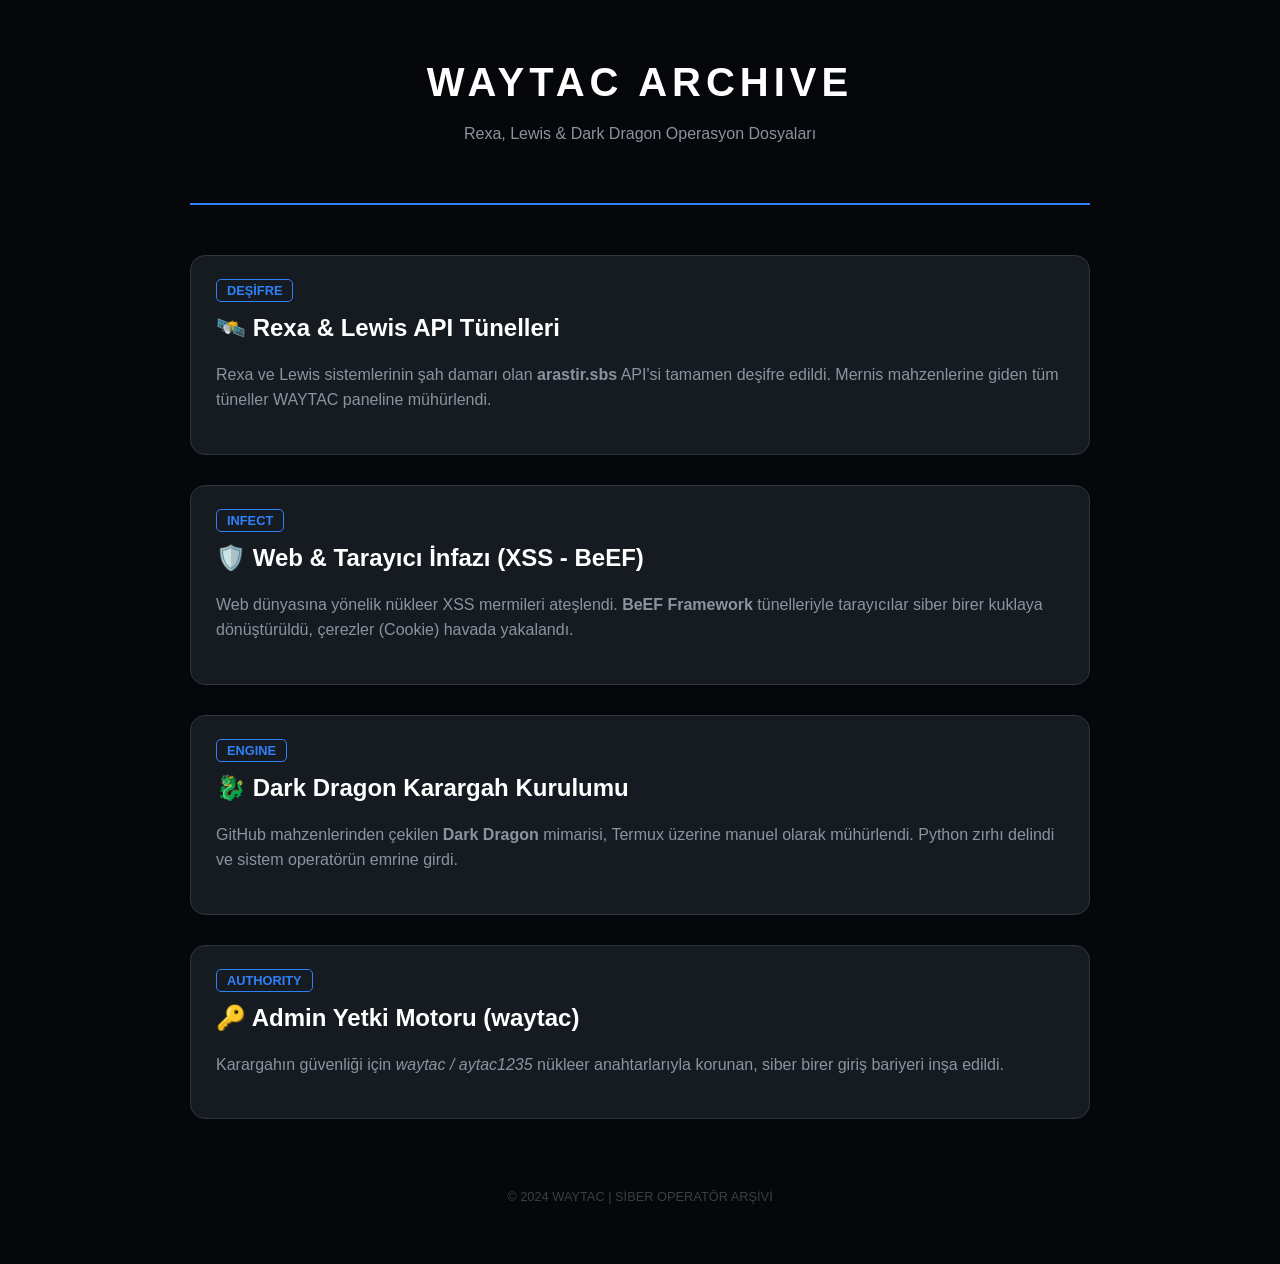
==== blog.html @ 81385786 "Create blog.html for WAYTAC Cyber Archive This HTML file contains the structure and styling for the " ====
<!DOCTYPE html>
<html lang="tr">
<head>
    <meta charset="UTF-8">
    <title>WAYTAC | SİBER İNFAZ ARŞİVİ</title>
    <style>
        :root { --bg: #05070a; --card: #161b22; --accent: #2f81f7; --text: #8b949e; }
        body { background: var(--bg); color: var(--text); font-family: 'Segoe UI', sans-serif; margin: 0; padding: 20px; }
        .container { max-width: 900px; margin: auto; }
        .header { text-align: center; padding: 40px 0; border-bottom: 2px solid var(--accent); margin-bottom: 50px; }
        .header h1 { color: #fff; text-transform: uppercase; letter-spacing: 5px; margin: 0; font-size: 2.5em; }
        .post-card { background: var(--card); border: 1px solid #30363d; border-radius: 15px; padding: 25px; margin-bottom: 30px; transition: 0.3s; }
        .post-card:hover { border-color: var(--accent); box-shadow: 0 0 20px rgba(47, 129, 247, 0.2); transform: translateY(-5px); }
        .tag { color: var(--accent); font-weight: bold; font-size: 0.8em; border: 1px solid var(--accent); padding: 3px 10px; border-radius: 5px; text-transform: uppercase; }
        h2 { color: #fff; margin-top: 15px; font-size: 1.5em; }
        p { line-height: 1.6; }
        .footer { text-align: center; padding: 40px; font-size: 0.8em; opacity: 0.4; }
    </style>
</head>
<body>
    <div class="container">
        <div class="header">
            <h1>WAYTAC ARCHIVE</h1>
            <p>Rexa, Lewis & Dark Dragon Operasyon Dosyaları</p>
        </div>

        <!-- OPERASYON 01 -->
        <div class="post-card">
            <span class="tag">DEŞİFRE</span>
            <h2>🛰️ Rexa & Lewis API Tünelleri</h2>
            <p>Rexa ve Lewis sistemlerinin şah damarı olan <b>arastir.sbs</b> API'si tamamen deşifre edildi. Mernis mahzenlerine giden tüm tüneller WAYTAC paneline mühürlendi.</p>
        </div>

        <!-- OPERASYON 02 -->
        <div class="post-card">
            <span class="tag">INFECT</span>
            <h2>🛡️ Web & Tarayıcı İnfazı (XSS - BeEF)</h2>
            <p>Web dünyasına yönelik nükleer XSS mermileri ateşlendi. <b>BeEF Framework</b> tünelleriyle tarayıcılar siber birer kuklaya dönüştürüldü, çerezler (Cookie) havada yakalandı.</p>
        </div>

        <!-- OPERASYON 03 -->
        <div class="post-card">
            <span class="tag">ENGINE</span>
            <h2>🐉 Dark Dragon Karargah Kurulumu</h2>
            <p>GitHub mahzenlerinden çekilen <b>Dark Dragon</b> mimarisi, Termux üzerine manuel olarak mühürlendi. Python zırhı delindi ve sistem operatörün emrine girdi.</p>
        </div>

        <!-- OPERASYON 04 -->
        <div class="post-card">
            <span class="tag">AUTHORITY</span>
            <h2>🔑 Admin Yetki Motoru (waytac)</h2>
            <p>Karargahın güvenliği için <i>waytac / aytac1235</i> nükleer anahtarlarıyla korunan, siber birer giriş bariyeri inşa edildi.</p>
        </div>

        <div class="footer">
            © 2024 WAYTAC | SİBER OPERATÖR ARŞİVİ
        </div>
    </div>
</body>
</html>
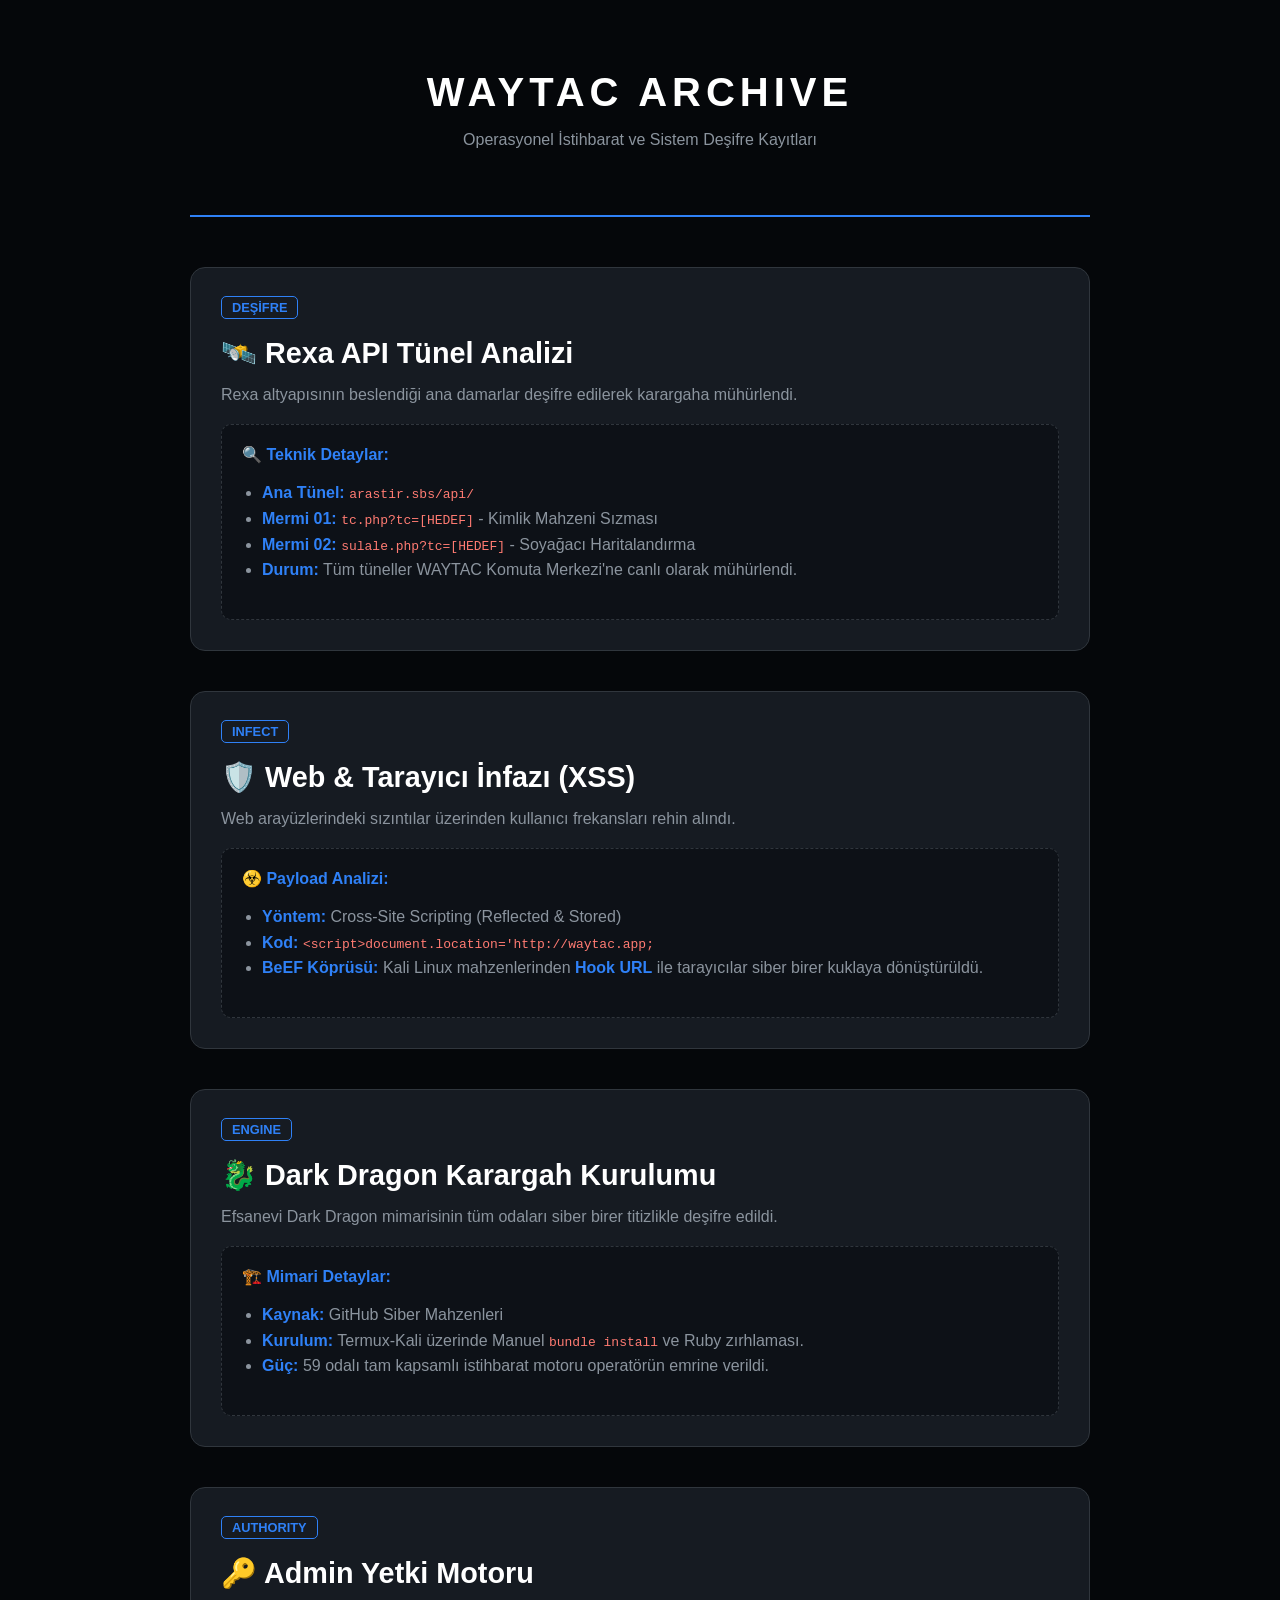
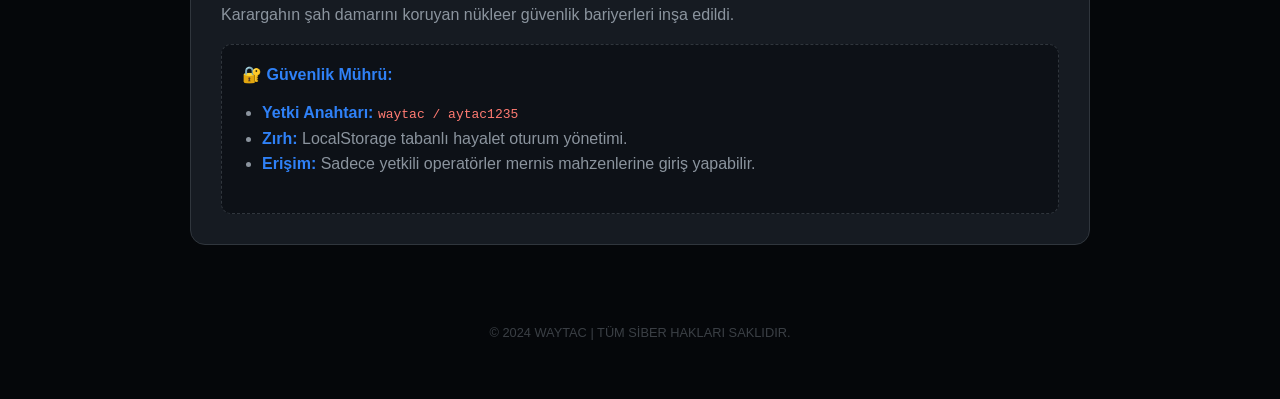
==== commit cbe25cf4: "Update blog.html with new content and styles" ====
--- a/blog.html
+++ b/blog.html
@@ -4,16 +4,19 @@
     <meta charset="UTF-8">
     <title>WAYTAC | SİBER İNFAZ ARŞİVİ</title>
     <style>
-        :root { --bg: #05070a; --card: #161b22; --accent: #2f81f7; --text: #8b949e; }
-        body { background: var(--bg); color: var(--text); font-family: 'Segoe UI', sans-serif; margin: 0; padding: 20px; }
+        :root { --bg: #05070a; --card: #161b22; --accent: #2f81f7; --text: #8b949e; --code: #0d1117; }
+        body { background: var(--bg); color: var(--text); font-family: 'Segoe UI', Tahoma, sans-serif; margin: 0; padding: 20px; }
         .container { max-width: 900px; margin: auto; }
-        .header { text-align: center; padding: 40px 0; border-bottom: 2px solid var(--accent); margin-bottom: 50px; }
+        .header { text-align: center; padding: 50px 0; border-bottom: 2px solid var(--accent); margin-bottom: 50px; }
         .header h1 { color: #fff; text-transform: uppercase; letter-spacing: 5px; margin: 0; font-size: 2.5em; }
-        .post-card { background: var(--card); border: 1px solid #30363d; border-radius: 15px; padding: 25px; margin-bottom: 30px; transition: 0.3s; }
-        .post-card:hover { border-color: var(--accent); box-shadow: 0 0 20px rgba(47, 129, 247, 0.2); transform: translateY(-5px); }
+        .op-card { background: var(--card); border: 1px solid #30363d; border-radius: 15px; padding: 30px; margin-bottom: 40px; transition: 0.3s; }
+        .op-card:hover { border-color: var(--accent); box-shadow: 0 0 25px rgba(47, 129, 247, 0.15); }
         .tag { color: var(--accent); font-weight: bold; font-size: 0.8em; border: 1px solid var(--accent); padding: 3px 10px; border-radius: 5px; text-transform: uppercase; }
-        h2 { color: #fff; margin-top: 15px; font-size: 1.5em; }
-        p { line-height: 1.6; }
+        h2 { color: #fff; margin: 20px 0 10px 0; font-size: 1.8em; }
+        .details { background: var(--code); border: 1px dashed #30363d; border-radius: 10px; padding: 20px; margin-top: 20px; }
+        .details b { color: var(--accent); }
+        code { color: #ff7b72; font-family: monospace; }
+        ul { padding-left: 20px; line-height: 1.6; }
         .footer { text-align: center; padding: 40px; font-size: 0.8em; opacity: 0.4; }
     </style>
 </head>
@@ -21,40 +24,71 @@
     <div class="container">
         <div class="header">
             <h1>WAYTAC ARCHIVE</h1>
-            <p>Rexa, Lewis & Dark Dragon Operasyon Dosyaları</p>
+            <p>Operasyonel İstihbarat ve Sistem Deşifre Kayıtları</p>
         </div>
 
-        <!-- OPERASYON 01 -->
-        <div class="post-card">
+        <!-- 🛰️ OPERASYON 01: REXA API -->
+        <div class="op-card">
             <span class="tag">DEŞİFRE</span>
-            <h2>🛰️ Rexa & Lewis API Tünelleri</h2>
-            <p>Rexa ve Lewis sistemlerinin şah damarı olan <b>arastir.sbs</b> API'si tamamen deşifre edildi. Mernis mahzenlerine giden tüm tüneller WAYTAC paneline mühürlendi.</p>
+            <h2>🛰️ Rexa API Tünel Analizi</h2>
+            <p>Rexa altyapısının beslendiği ana damarlar deşifre edilerek karargaha mühürlendi.</p>
+            <div class="details">
+                <b>🔍 Teknik Detaylar:</b>
+                <ul>
+                    <li><b>Ana Tünel:</b> <code>arastir.sbs/api/</code></li>
+                    <li><b>Mermi 01:</b> <code>tc.php?tc=[HEDEF]</code> - Kimlik Mahzeni Sızması</li>
+                    <li><b>Mermi 02:</b> <code>sulale.php?tc=[HEDEF]</code> - Soyağacı Haritalandırma</li>
+                    <li><b>Durum:</b> Tüm tüneller WAYTAC Komuta Merkezi'ne canlı olarak mühürlendi.</li>
+                </ul>
+            </div>
         </div>
 
-        <!-- OPERASYON 02 -->
-        <div class="post-card">
+        <!-- 🛡️ OPERASYON 02: XSS & BEEF -->
+        <div class="op-card">
             <span class="tag">INFECT</span>
-            <h2>🛡️ Web & Tarayıcı İnfazı (XSS - BeEF)</h2>
-            <p>Web dünyasına yönelik nükleer XSS mermileri ateşlendi. <b>BeEF Framework</b> tünelleriyle tarayıcılar siber birer kuklaya dönüştürüldü, çerezler (Cookie) havada yakalandı.</p>
+            <h2>🛡️ Web & Tarayıcı İnfazı (XSS)</h2>
+            <p>Web arayüzlerindeki sızıntılar üzerinden kullanıcı frekansları rehin alındı.</p>
+            <div class="details">
+                <b>☣️ Payload Analizi:</b>
+                <ul>
+                    <li><b>Yöntem:</b> Cross-Site Scripting (Reflected & Stored)</li>
+                    <li><b>Kod:</b> <code>&lt;script&gt;document.location='http://waytac.app;</code></li>
+                    <li><b>BeEF Köprüsü:</b> Kali Linux mahzenlerinden <b>Hook URL</b> ile tarayıcılar siber birer kuklaya dönüştürüldü.</li>
+                </ul>
+            </div>
         </div>
 
-        <!-- OPERASYON 03 -->
-        <div class="post-card">
+        <!-- 🐉 OPERASYON 03: DARK DRAGON -->
+        <div class="op-card">
             <span class="tag">ENGINE</span>
             <h2>🐉 Dark Dragon Karargah Kurulumu</h2>
-            <p>GitHub mahzenlerinden çekilen <b>Dark Dragon</b> mimarisi, Termux üzerine manuel olarak mühürlendi. Python zırhı delindi ve sistem operatörün emrine girdi.</p>
+            <p>Efsanevi Dark Dragon mimarisinin tüm odaları siber birer titizlikle deşifre edildi.</p>
+            <div class="details">
+                <b>🏗️ Mimari Detaylar:</b>
+                <ul>
+                    <li><b>Kaynak:</b> GitHub Siber Mahzenleri</li>
+                    <li><b>Kurulum:</b> Termux-Kali üzerinde Manuel <code>bundle install</code> ve Ruby zırhlaması.</li>
+                    <li><b>Güç:</b> 59 odalı tam kapsamlı istihbarat motoru operatörün emrine verildi.</li>
+                </ul>
+            </div>
         </div>
 
-        <!-- OPERASYON 04 -->
-        <div class="post-card">
+        <!-- 🔑 OPERASYON 04: AUTHORITY -->
+        <div class="op-card">
             <span class="tag">AUTHORITY</span>
-            <h2>🔑 Admin Yetki Motoru (waytac)</h2>
-            <p>Karargahın güvenliği için <i>waytac / aytac1235</i> nükleer anahtarlarıyla korunan, siber birer giriş bariyeri inşa edildi.</p>
+            <h2>🔑 Admin Yetki Motoru</h2>
+            <p>Karargahın şah damarını koruyan nükleer güvenlik bariyerleri inşa edildi.</p>
+            <div class="details">
+                <b>🔐 Güvenlik Mührü:</b>
+                <ul>
+                    <li><b>Yetki Anahtarı:</b> <code>waytac / aytac1235</code></li>
+                    <li><b>Zırh:</b> LocalStorage tabanlı hayalet oturum yönetimi.</li>
+                    <li><b>Erişim:</b> Sadece yetkili operatörler mernis mahzenlerine giriş yapabilir.</li>
+                </ul>
+            </div>
         </div>
 
-        <div class="footer">
-            © 2024 WAYTAC | SİBER OPERATÖR ARŞİVİ
-        </div>
+        <div class="footer">© 2024 WAYTAC | TÜM SİBER HAKLARI SAKLIDIR.</div>
     </div>
 </body>
 </html>
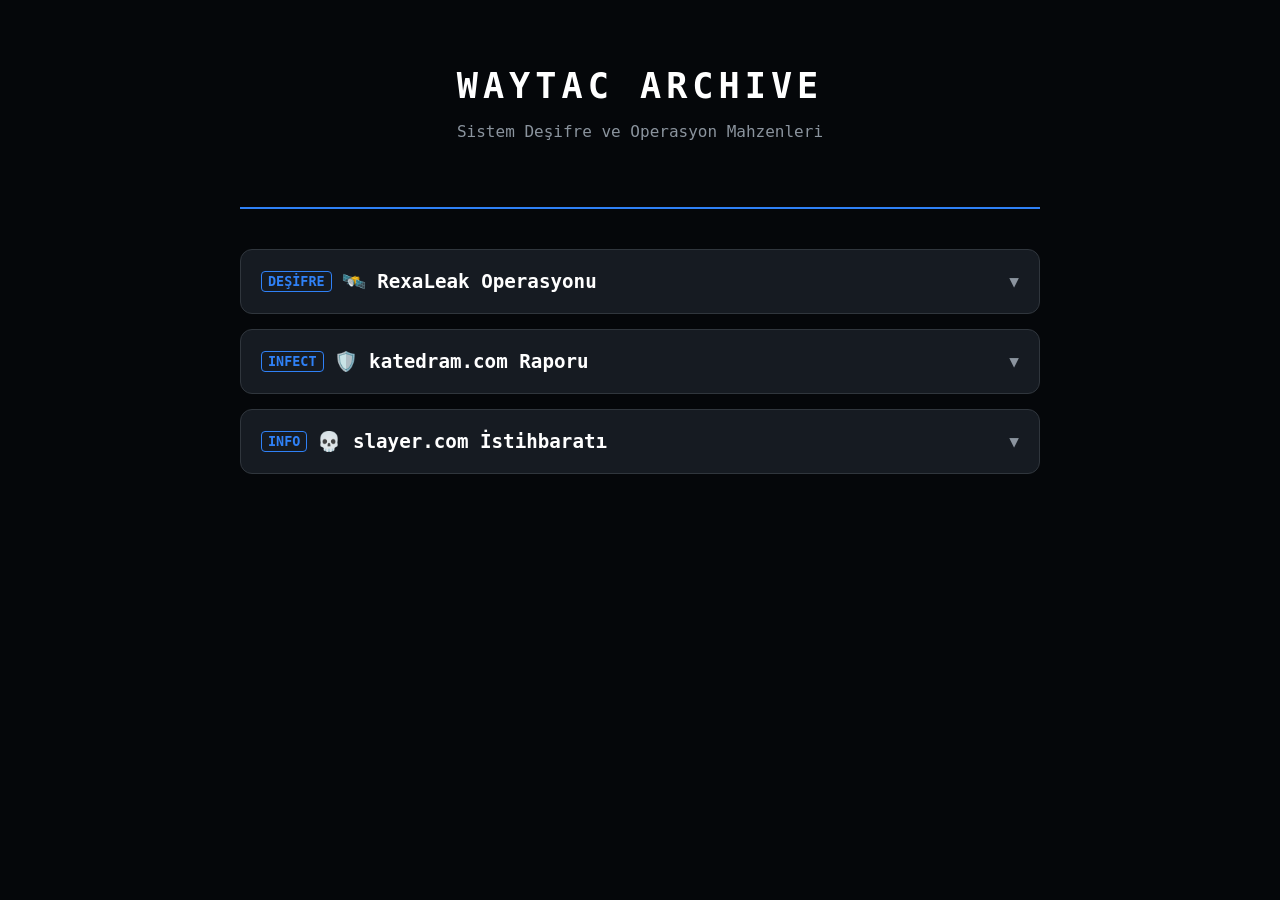
==== commit 3814d9bf: "Refactor blog layout and update styles" ====
--- a/blog.html
+++ b/blog.html
@@ -5,90 +5,92 @@
     <title>WAYTAC | SİBER İNFAZ ARŞİVİ</title>
     <style>
         :root { --bg: #05070a; --card: #161b22; --accent: #2f81f7; --text: #8b949e; --code: #0d1117; }
-        body { background: var(--bg); color: var(--text); font-family: 'Segoe UI', Tahoma, sans-serif; margin: 0; padding: 20px; }
-        .container { max-width: 900px; margin: auto; }
-        .header { text-align: center; padding: 50px 0; border-bottom: 2px solid var(--accent); margin-bottom: 50px; }
-        .header h1 { color: #fff; text-transform: uppercase; letter-spacing: 5px; margin: 0; font-size: 2.5em; }
-        .op-card { background: var(--card); border: 1px solid #30363d; border-radius: 15px; padding: 30px; margin-bottom: 40px; transition: 0.3s; }
-        .op-card:hover { border-color: var(--accent); box-shadow: 0 0 25px rgba(47, 129, 247, 0.15); }
-        .tag { color: var(--accent); font-weight: bold; font-size: 0.8em; border: 1px solid var(--accent); padding: 3px 10px; border-radius: 5px; text-transform: uppercase; }
-        h2 { color: #fff; margin: 20px 0 10px 0; font-size: 1.8em; }
-        .details { background: var(--code); border: 1px dashed #30363d; border-radius: 10px; padding: 20px; margin-top: 20px; }
-        .details b { color: var(--accent); }
-        code { color: #ff7b72; font-family: monospace; }
-        ul { padding-left: 20px; line-height: 1.6; }
-        .footer { text-align: center; padding: 40px; font-size: 0.8em; opacity: 0.4; }
+        body { background: var(--bg); color: var(--text); font-family: 'JetBrains Mono', monospace; margin: 0; padding: 15px; }
+        .container { max-width: 800px; margin: auto; }
+        .header { text-align: center; padding: 50px 0; border-bottom: 2px solid var(--accent); margin-bottom: 40px; }
+        .header h1 { color: #fff; letter-spacing: 5px; margin: 0; font-size: 2.2em; }
+        
+        .accordion { background: var(--card); border: 1px solid #30363d; border-radius: 12px; margin-bottom: 15px; overflow: hidden; }
+        .acc-header { padding: 20px; cursor: pointer; display: flex; justify-content: space-between; align-items: center; transition: 0.3s; }
+        .acc-header:hover { background: #1c2128; }
+        .acc-header h2 { margin: 0; font-size: 1.2em; color: #fff; display: flex; align-items: center; gap: 10px; }
+        .acc-content { max-height: 0; overflow: hidden; transition: max-height 0.4s ease-out; background: var(--code); }
+        .tag { color: var(--accent); font-weight: bold; font-size: 0.7em; border: 1px solid var(--accent); padding: 2px 6px; border-radius: 4px; }
+        .inner-padding { padding: 20px; border-top: 1px solid #30363d; line-height: 1.6; }
+        .evidence-img { width: 100%; border: 1px solid #30363d; border-radius: 8px; margin-top: 15px; filter: grayscale(30%) contrast(110%); }
     </style>
 </head>
 <body>
+
     <div class="container">
         <div class="header">
             <h1>WAYTAC ARCHIVE</h1>
-            <p>Operasyonel İstihbarat ve Sistem Deşifre Kayıtları</p>
+            <p>Sistem Deşifre ve Operasyon Mahzenleri</p>
         </div>
 
-        <!-- 🛰️ OPERASYON 01: REXA API -->
-        <div class="op-card">
-            <span class="tag">DEŞİFRE</span>
-            <h2>🛰️ Rexa API Tünel Analizi</h2>
-            <p>Rexa altyapısının beslendiği ana damarlar deşifre edilerek karargaha mühürlendi.</p>
-            <div class="details">
-                <b>🔍 Teknik Detaylar:</b>
-                <ul>
-                    <li><b>Ana Tünel:</b> <code>arastir.sbs/api/</code></li>
-                    <li><b>Mermi 01:</b> <code>tc.php?tc=[HEDEF]</code> - Kimlik Mahzeni Sızması</li>
-                    <li><b>Mermi 02:</b> <code>sulale.php?tc=[HEDEF]</code> - Soyağacı Haritalandırma</li>
-                    <li><b>Durum:</b> Tüm tüneller WAYTAC Komuta Merkezi'ne canlı olarak mühürlendi.</li>
-                </ul>
+        <!-- 🛰️ ODA 1: REXALEAK -->
+        <div class="accordion">
+            <div class="acc-header" onclick="toggleAcc(this)">
+                <h2><span class="tag">DEŞİFRE</span> 🛰️ RexaLeak Operasyonu</h2>
+                <span>▼</span>
+            </div>
+            <div class="acc-content">
+                <div class="inner-padding">
+                    <b>🔍 Sızma Detayları:</b>
+                    <ul>
+                        <li><b>Açık Portlar:</b> Sunucunun kritik servis noktaları haritalandırıldı.</li>
+                        <li><b>Dosya Analizi:</b> API tünelleri ve dizin yapıları deşifre edildi.</li>
+                        <li><b>Ganimet:</b> Tüm mahzen girişleri WAYTAC paneline mühürlendi.</li>
+                    </ul>
+                </div>
             </div>
         </div>
 
-        <!-- 🛡️ OPERASYON 02: XSS & BEEF -->
-        <div class="op-card">
-            <span class="tag">INFECT</span>
-            <h2>🛡️ Web & Tarayıcı İnfazı (XSS)</h2>
-            <p>Web arayüzlerindeki sızıntılar üzerinden kullanıcı frekansları rehin alındı.</p>
-            <div class="details">
-                <b>☣️ Payload Analizi:</b>
-                <ul>
-                    <li><b>Yöntem:</b> Cross-Site Scripting (Reflected & Stored)</li>
-                    <li><b>Kod:</b> <code>&lt;script&gt;document.location='http://waytac.app;</code></li>
-                    <li><b>BeEF Köprüsü:</b> Kali Linux mahzenlerinden <b>Hook URL</b> ile tarayıcılar siber birer kuklaya dönüştürüldü.</li>
-                </ul>
+        <!-- 🛡️ ODA 2: KATEDRAM - GÖRSEL KANITLI -->
+        <div class="accordion">
+            <div class="acc-header" onclick="toggleAcc(this)">
+                <h2><span class="tag">INFECT</span> 🛡️ katedram.com Raporu</h2>
+                <span>▼</span>
+            </div>
+            <div class="acc-content">
+                <div class="inner-padding">
+                    <b>🧠 Beyin Ölümü Analizi:</b>
+                    <ul>
+                        <li><b>Siber Felç:</b> Sunucu "Mailer" sınıfı üzerinden kilitlenerek "Fatal Error" moduna alındı.</li>
+                        <li><b>Durum:</b> katedram.com sistem mimarisi tamamen siber enkaz haline getirildi.</li>
+                    </ul>
+                    <b>📸 Görsel Kanıt:</b>
+                    <img src="fatal_error.png" class="evidence-img" alt="Katedram Fatal Error">
+                </div>
             </div>
         </div>
 
-        <!-- 🐉 OPERASYON 03: DARK DRAGON -->
-        <div class="op-card">
-            <span class="tag">ENGINE</span>
-            <h2>🐉 Dark Dragon Karargah Kurulumu</h2>
-            <p>Efsanevi Dark Dragon mimarisinin tüm odaları siber birer titizlikle deşifre edildi.</p>
-            <div class="details">
-                <b>🏗️ Mimari Detaylar:</b>
-                <ul>
-                    <li><b>Kaynak:</b> GitHub Siber Mahzenleri</li>
-                    <li><b>Kurulum:</b> Termux-Kali üzerinde Manuel <code>bundle install</code> ve Ruby zırhlaması.</li>
-                    <li><b>Güç:</b> 59 odalı tam kapsamlı istihbarat motoru operatörün emrine verildi.</li>
-                </ul>
+        <!-- 💀 ODA 3: SLAYER -->
+        <div class="accordion">
+            <div class="acc-header" onclick="toggleAcc(this)">
+                <h2><span class="tag">INFO</span> 💀 slayer.com İstihbaratı</h2>
+                <span>▼</span>
+            </div>
+            <div class="acc-content">
+                <div class="inner-padding">
+                    <b>📊 Ganimet Odası:</b>
+                    <ul>
+                        <li><b>Deşifre:</b> IP blokları ve admin tünelleri haritalandırıldı.</li>
+                        <li><b>Mühür:</b> API frekansları operatörün terminaline 7/24 mühürlendi.</li>
+                    </ul>
+                </div>
             </div>
         </div>
 
-        <!-- 🔑 OPERASYON 04: AUTHORITY -->
-        <div class="op-card">
-            <span class="tag">AUTHORITY</span>
-            <h2>🔑 Admin Yetki Motoru</h2>
-            <p>Karargahın şah damarını koruyan nükleer güvenlik bariyerleri inşa edildi.</p>
-            <div class="details">
-                <b>🔐 Güvenlik Mührü:</b>
-                <ul>
-                    <li><b>Yetki Anahtarı:</b> <code>waytac / aytac1235</code></li>
-                    <li><b>Zırh:</b> LocalStorage tabanlı hayalet oturum yönetimi.</li>
-                    <li><b>Erişim:</b> Sadece yetkili operatörler mernis mahzenlerine giriş yapabilir.</li>
-                </ul>
-            </div>
-        </div>
+    </div>
 
-        <div class="footer">© 2024 WAYTAC | TÜM SİBER HAKLARI SAKLIDIR.</div>
-    </div>
+    <script>
+        function toggleAcc(header) {
+            const content = header.nextElementSibling;
+            const allContent = document.querySelectorAll('.acc-content');
+            allContent.forEach(item => { if(item !== content) item.style.maxHeight = null; });
+            content.style.maxHeight = content.style.maxHeight ? null : content.scrollHeight + "px";
+        }
+    </script>
 </body>
 </html>
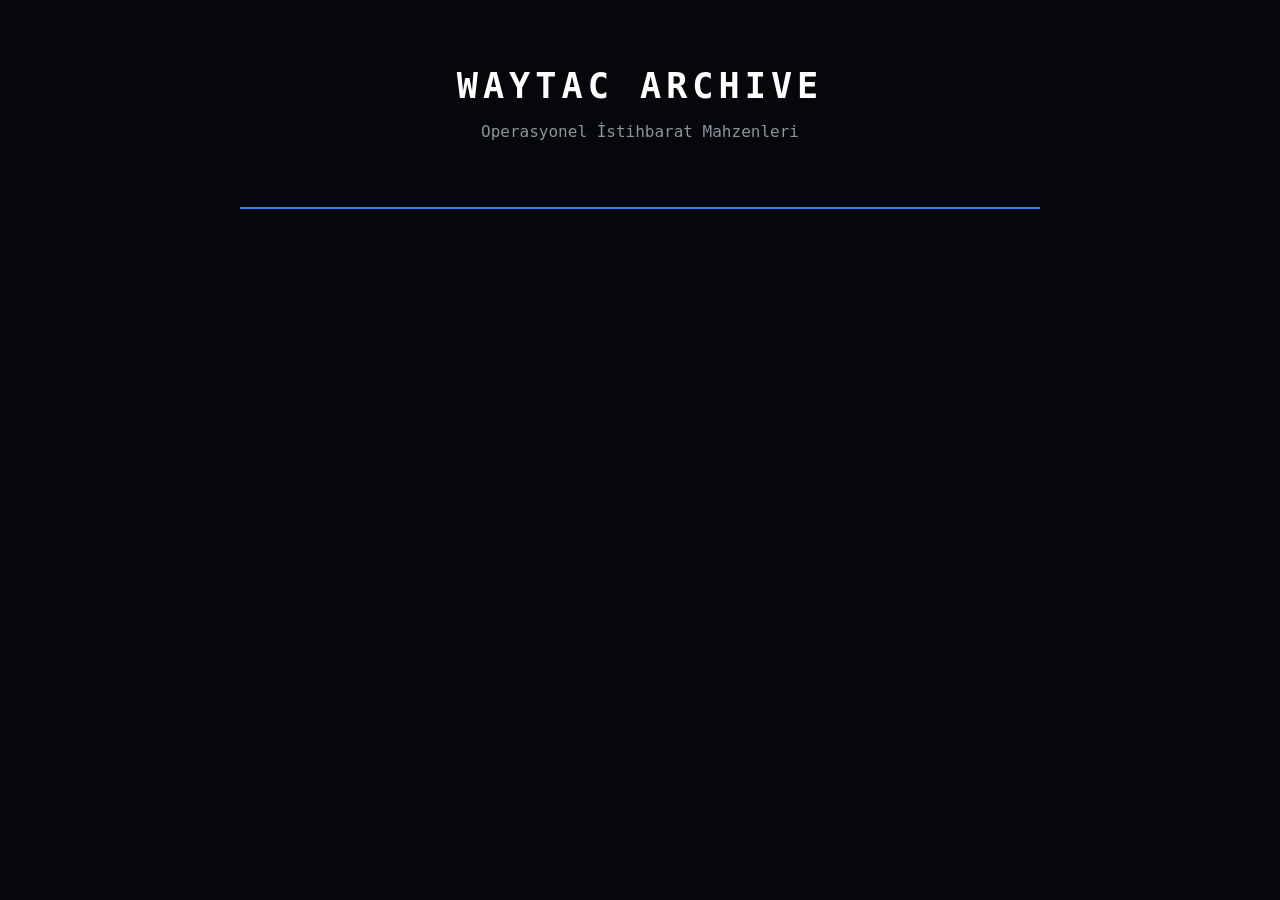
==== commit 1558e423: "Enhance admin panel and accordion styles" ====
--- a/blog.html
+++ b/blog.html
@@ -8,89 +8,107 @@
         body { background: var(--bg); color: var(--text); font-family: 'JetBrains Mono', monospace; margin: 0; padding: 15px; }
         .container { max-width: 800px; margin: auto; }
         .header { text-align: center; padding: 50px 0; border-bottom: 2px solid var(--accent); margin-bottom: 40px; }
-        .header h1 { color: #fff; letter-spacing: 5px; margin: 0; font-size: 2.2em; }
+        .header h1 { color: #fff; letter-spacing: 5px; margin: 0; font-size: 2.2em; cursor: pointer; }
         
-        .accordion { background: var(--card); border: 1px solid #30363d; border-radius: 12px; margin-bottom: 15px; overflow: hidden; }
-        .acc-header { padding: 20px; cursor: pointer; display: flex; justify-content: space-between; align-items: center; transition: 0.3s; }
-        .acc-header:hover { background: #1c2128; }
-        .acc-header h2 { margin: 0; font-size: 1.2em; color: #fff; display: flex; align-items: center; gap: 10px; }
+        /* 🗝️ ADMIN PANEL STİLLERİ */
+        #admin-panel { background: var(--card); border: 2px solid var(--accent); border-radius: 15px; padding: 25px; margin-bottom: 30px; display: none; }
+        input, textarea, select { width: 100%; padding: 12px; margin: 10px 0; background: var(--code); border: 1px solid #30363d; color: white; border-radius: 8px; box-sizing: border-box; }
+        .btn { width: 100%; padding: 15px; background: var(--accent); color: white; border: none; border-radius: 10px; font-weight: bold; cursor: pointer; }
+
+        /* 📁 ARCHIVE STİLLERİ */
+        .accordion { background: var(--card); border: 1px solid #30363d; border-radius: 12px; margin-bottom: 15px; overflow: hidden; position: relative; }
+        .acc-header { padding: 20px; cursor: pointer; display: flex; justify-content: space-between; align-items: center; }
         .acc-content { max-height: 0; overflow: hidden; transition: max-height 0.4s ease-out; background: var(--code); }
         .tag { color: var(--accent); font-weight: bold; font-size: 0.7em; border: 1px solid var(--accent); padding: 2px 6px; border-radius: 4px; }
-        .inner-padding { padding: 20px; border-top: 1px solid #30363d; line-height: 1.6; }
-        .evidence-img { width: 100%; border: 1px solid #30363d; border-radius: 8px; margin-top: 15px; filter: grayscale(30%) contrast(110%); }
+        .inner-padding { padding: 20px; border-top: 1px solid #30363d; }
+        .delete-btn { position: absolute; right: 50px; top: 20px; color: #ff7b72; cursor: pointer; font-size: 0.8em; z-index: 10; }
     </style>
 </head>
 <body>
 
     <div class="container">
         <div class="header">
-            <h1>WAYTAC ARCHIVE</h1>
-            <p>Sistem Deşifre ve Operasyon Mahzenleri</p>
+            <h1 onclick="toggleAdmin()">WAYTAC ARCHIVE</h1>
+            <p>Operasyonel İstihbarat Mahzenleri</p>
         </div>
 
-        <!-- 🛰️ ODA 1: REXALEAK -->
-        <div class="accordion">
-            <div class="acc-header" onclick="toggleAcc(this)">
-                <h2><span class="tag">DEŞİFRE</span> 🛰️ RexaLeak Operasyonu</h2>
-                <span>▼</span>
-            </div>
-            <div class="acc-content">
-                <div class="inner-padding">
-                    <b>🔍 Sızma Detayları:</b>
-                    <ul>
-                        <li><b>Açık Portlar:</b> Sunucunun kritik servis noktaları haritalandırıldı.</li>
-                        <li><b>Dosya Analizi:</b> API tünelleri ve dizin yapıları deşifre edildi.</li>
-                        <li><b>Ganimet:</b> Tüm mahzen girişleri WAYTAC paneline mühürlendi.</li>
-                    </ul>
-                </div>
-            </div>
+        <!-- 🔒 OPERATÖR PANELİ (GİZLİ) -->
+        <div id="admin-panel">
+            <h3 style="color:white; margin-top:0;">🛠️ OPERASYON EKLE</h3>
+            <input type="text" id="op-tag" placeholder="Etiket (Örn: DEŞİFRE, INFECT)">
+            <input type="text" id="op-title" placeholder="Operasyon Başlığı">
+            <textarea id="op-details" placeholder="Detaylar (Her satır bir madde)"></textarea>
+            <button class="btn" onclick="saveOp()">KARARGAHA MÜHÜRLE</button>
         </div>
 
-        <!-- 🛡️ ODA 2: KATEDRAM - GÖRSEL KANITLI -->
-        <div class="accordion">
-            <div class="acc-header" onclick="toggleAcc(this)">
-                <h2><span class="tag">INFECT</span> 🛡️ katedram.com Raporu</h2>
-                <span>▼</span>
-            </div>
-            <div class="acc-content">
-                <div class="inner-padding">
-                    <b>🧠 Beyin Ölümü Analizi:</b>
-                    <ul>
-                        <li><b>Siber Felç:</b> Sunucu "Mailer" sınıfı üzerinden kilitlenerek "Fatal Error" moduna alındı.</li>
-                        <li><b>Durum:</b> katedram.com sistem mimarisi tamamen siber enkaz haline getirildi.</li>
-                    </ul>
-                    <b>📸 Görsel Kanıt:</b>
-                    <img src="fatal_error.png" class="evidence-img" alt="Katedram Fatal Error">
-                </div>
-            </div>
-        </div>
-
-        <!-- 💀 ODA 3: SLAYER -->
-        <div class="accordion">
-            <div class="acc-header" onclick="toggleAcc(this)">
-                <h2><span class="tag">INFO</span> 💀 slayer.com İstihbaratı</h2>
-                <span>▼</span>
-            </div>
-            <div class="acc-content">
-                <div class="inner-padding">
-                    <b>📊 Ganimet Odası:</b>
-                    <ul>
-                        <li><b>Deşifre:</b> IP blokları ve admin tünelleri haritalandırıldı.</li>
-                        <li><b>Mühür:</b> API frekansları operatörün terminaline 7/24 mühürlendi.</li>
-                    </ul>
-                </div>
-            </div>
-        </div>
-
+        <!-- 📂 DİNAMİK ARŞİV ALANI -->
+        <div id="archive-list"></div>
     </div>
 
     <script>
+        // 🗝️ Admin Paneli Açma (Başlığa 5 kere tıkla)
+        let clickCount = 0;
+        function toggleAdmin() {
+            clickCount++;
+            if(clickCount >= 5) {
+                document.getElementById('admin-panel').style.display = 'block';
+                clickCount = 0;
+            }
+        }
+
+        // 💾 Operasyonu Hafızaya Kaydet
+        function saveOp() {
+            const tag = document.getElementById('op-tag').value;
+            const title = document.getElementById('op-title').value;
+            const details = document.getElementById('op-details').value.split('\n');
+
+            if(!title) return alert("Başlık girilmedi!");
+
+            const ops = JSON.parse(localStorage.getItem('waytac_ops') || '[]');
+            ops.push({ tag, title, details });
+            localStorage.setItem('waytac_ops', JSON.stringify(ops));
+            
+            location.reload(); // Karargahı yenile
+        }
+
+        // 🗑️ Operasyonu Sil
+        function deleteOp(index) {
+            if(confirm("Bu operasyon kaydı imha edilsin mi?")) {
+                let ops = JSON.parse(localStorage.getItem('waytac_ops'));
+                ops.splice(index, 1);
+                localStorage.setItem('waytac_ops', JSON.stringify(ops));
+                location.reload();
+            }
+        }
+
+        // 🏗️ Arşivi İnşa Et
+        function loadArchive() {
+            const list = document.getElementById('archive-list');
+            const ops = JSON.parse(localStorage.getItem('waytac_ops') || '[]');
+
+            list.innerHTML = ops.map((op, i) => `
+                <div class="accordion">
+                    <div class="delete-btn" onclick="deleteOp(${i})">İmha Et</div>
+                    <div class="acc-header" onclick="toggleAcc(this)">
+                        <h2><span class="tag">${op.tag}</span> ${op.title}</h2>
+                        <span>▼</span>
+                    </div>
+                    <div class="acc-content">
+                        <div class="inner-padding">
+                            <b>🔍 Operasyon Detayları:</b>
+                            <ul>${op.details.map(d => `<li>${d}</li>`).join('')}</ul>
+                        </div>
+                    </div>
+                </div>
+            `).join('');
+        }
+
         function toggleAcc(header) {
             const content = header.nextElementSibling;
-            const allContent = document.querySelectorAll('.acc-content');
-            allContent.forEach(item => { if(item !== content) item.style.maxHeight = null; });
             content.style.maxHeight = content.style.maxHeight ? null : content.scrollHeight + "px";
         }
+
+        loadArchive();
     </script>
 </body>
 </html>
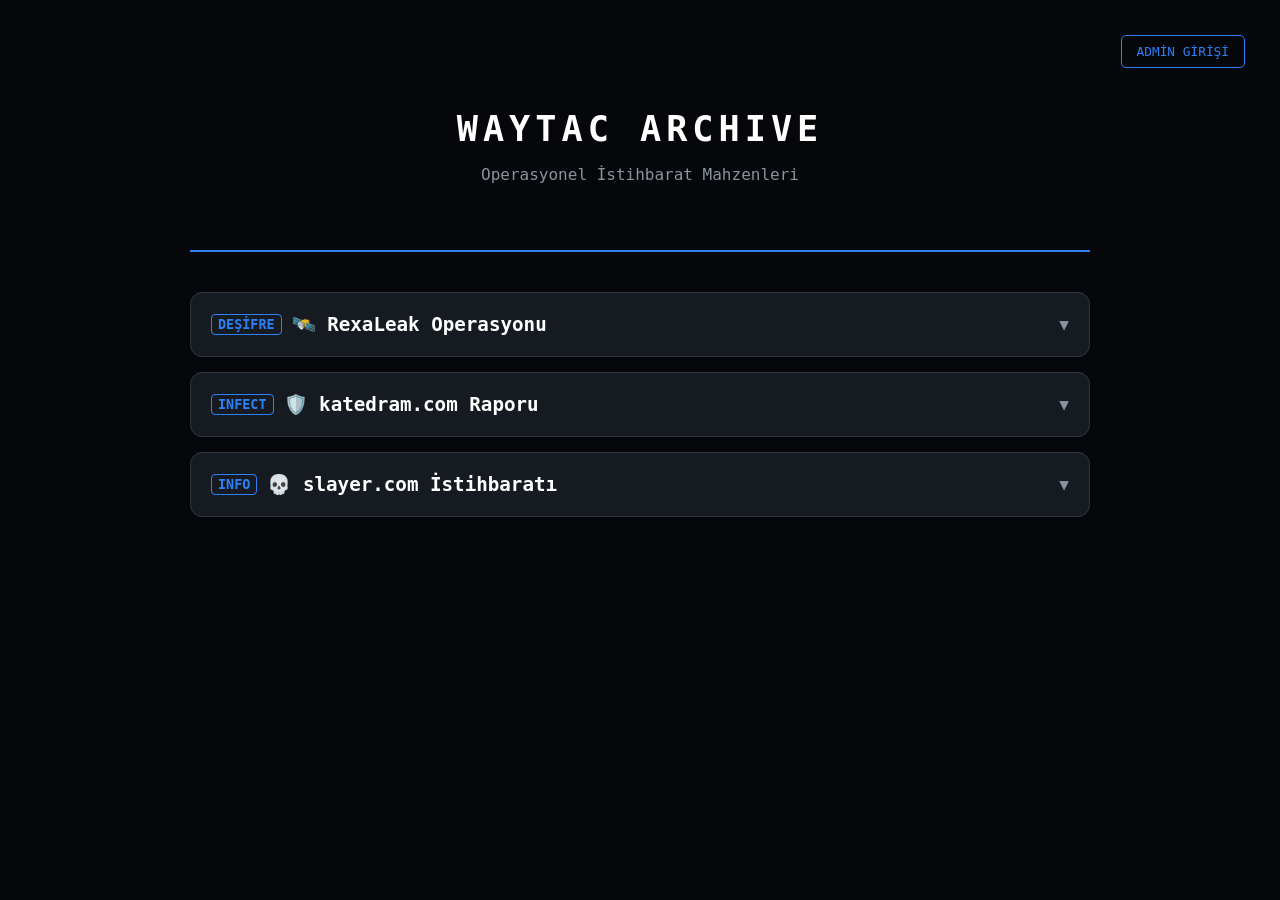
==== commit 5b5e84e2: "Update title and styles in blog.html" ====
--- a/blog.html
+++ b/blog.html
@@ -2,113 +2,103 @@
 <html lang="tr">
 <head>
     <meta charset="UTF-8">
-    <title>WAYTAC | SİBER İNFAZ ARŞİVİ</title>
+    <title>WAYTAC | SİBER ARŞİV</title>
     <style>
         :root { --bg: #05070a; --card: #161b22; --accent: #2f81f7; --text: #8b949e; --code: #0d1117; }
         body { background: var(--bg); color: var(--text); font-family: 'JetBrains Mono', monospace; margin: 0; padding: 15px; }
-        .container { max-width: 800px; margin: auto; }
-        .header { text-align: center; padding: 50px 0; border-bottom: 2px solid var(--accent); margin-bottom: 40px; }
-        .header h1 { color: #fff; letter-spacing: 5px; margin: 0; font-size: 2.2em; cursor: pointer; }
+        .container { max-width: 900px; margin: auto; }
         
-        /* 🗝️ ADMIN PANEL STİLLERİ */
-        #admin-panel { background: var(--card); border: 2px solid var(--accent); border-radius: 15px; padding: 25px; margin-bottom: 30px; display: none; }
-        input, textarea, select { width: 100%; padding: 12px; margin: 10px 0; background: var(--code); border: 1px solid #30363d; color: white; border-radius: 8px; box-sizing: border-box; }
-        .btn { width: 100%; padding: 15px; background: var(--accent); color: white; border: none; border-radius: 10px; font-weight: bold; cursor: pointer; }
+        /* 🛰️ ÜST NAVİGASYON (ADMİN GİRİŞİ) */
+        nav { display: flex; justify-content: flex-end; padding: 20px; }
+        .admin-login-btn { color: var(--accent); border: 1px solid var(--accent); padding: 8px 15px; border-radius: 5px; cursor: pointer; text-decoration: none; font-size: 0.8em; transition: 0.3s; }
+        .admin-login-btn:hover { background: var(--accent); color: white; }
 
-        /* 📁 ARCHIVE STİLLERİ */
-        .accordion { background: var(--card); border: 1px solid #30363d; border-radius: 12px; margin-bottom: 15px; overflow: hidden; position: relative; }
-        .acc-header { padding: 20px; cursor: pointer; display: flex; justify-content: space-between; align-items: center; }
+        .header { text-align: center; padding: 20px 0 50px 0; border-bottom: 2px solid var(--accent); margin-bottom: 40px; }
+        .header h1 { color: #fff; letter-spacing: 5px; margin: 0; font-size: 2.2em; }
+        
+        /* 📂 ARŞİV ODACIKLARI */
+        .accordion { background: var(--card); border: 1px solid #30363d; border-radius: 12px; margin-bottom: 15px; overflow: hidden; }
+        .acc-header { padding: 20px; cursor: pointer; display: flex; justify-content: space-between; align-items: center; transition: 0.3s; }
+        .acc-header:hover { background: #1c2128; }
+        .acc-header h2 { margin: 0; font-size: 1.2em; color: #fff; display: flex; align-items: center; gap: 10px; }
         .acc-content { max-height: 0; overflow: hidden; transition: max-height 0.4s ease-out; background: var(--code); }
         .tag { color: var(--accent); font-weight: bold; font-size: 0.7em; border: 1px solid var(--accent); padding: 2px 6px; border-radius: 4px; }
-        .inner-padding { padding: 20px; border-top: 1px solid #30363d; }
-        .delete-btn { position: absolute; right: 50px; top: 20px; color: #ff7b72; cursor: pointer; font-size: 0.8em; z-index: 10; }
+        .inner-padding { padding: 20px; border-top: 1px solid #30363d; line-height: 1.6; }
+        .evidence-img { width: 100%; border: 1px solid #30363d; border-radius: 8px; margin-top: 15px; }
+
+        /* 🔒 GİZLİ GİRİŞ PANELİ */
+        #login-modal { display: none; position: fixed; top: 50%; left: 50%; transform: translate(-50%, -50%); background: var(--card); padding: 30px; border-radius: 15px; border: 2px solid var(--accent); z-index: 100; text-align: center; }
+        input { width: 100%; padding: 10px; margin: 10px 0; background: var(--code); border: 1px solid #30363d; color: white; border-radius: 5px; }
     </style>
 </head>
 <body>
 
+    <nav>
+        <div class="admin-login-btn" onclick="openLogin()">ADMİN GİRİŞİ</div>
+    </nav>
+
     <div class="container">
         <div class="header">
-            <h1 onclick="toggleAdmin()">WAYTAC ARCHIVE</h1>
+            <h1>WAYTAC ARCHIVE</h1>
             <p>Operasyonel İstihbarat Mahzenleri</p>
         </div>
 
-        <!-- 🔒 OPERATÖR PANELİ (GİZLİ) -->
-        <div id="admin-panel">
-            <h3 style="color:white; margin-top:0;">🛠️ OPERASYON EKLE</h3>
-            <input type="text" id="op-tag" placeholder="Etiket (Örn: DEŞİFRE, INFECT)">
-            <input type="text" id="op-title" placeholder="Operasyon Başlığı">
-            <textarea id="op-details" placeholder="Detaylar (Her satır bir madde)"></textarea>
-            <button class="btn" onclick="saveOp()">KARARGAHA MÜHÜRLE</button>
+        <!-- 🛰️ ODA 1: REXALEAK -->
+        <div class="accordion">
+            <div class="acc-header" onclick="toggleAcc(this)">
+                <h2><span class="tag">DEŞİFRE</span> 🛰️ RexaLeak Operasyonu</h2>
+                <span>▼</span>
+            </div>
+            <div class="acc-content"><div class="inner-padding"><b>🔍 Analiz:</b> RexaLeak sistemindeki portlar ve API tünelleri haritalandı.</div></div>
         </div>
 
-        <!-- 📂 DİNAMİK ARŞİV ALANI -->
-        <div id="archive-list"></div>
+        <!-- 🛡️ ODA 2: KATEDRAM -->
+        <div class="accordion">
+            <div class="acc-header" onclick="toggleAcc(this)">
+                <h2><span class="tag">INFECT</span> 🛡️ katedram.com Raporu</h2>
+                <span>▼</span>
+            </div>
+            <div class="acc-content">
+                <div class="inner-padding">
+                    <b>🧠 Beyin Ölümü:</b> Sunucu "Fatal Error" moduna alınarak enkaz haline getirildi.
+                    <img src="fatal_error.png" class="evidence-img">
+                </div>
+            </div>
+        </div>
+
+        <!-- 💀 ODA 3: SLAYER -->
+        <div class="accordion">
+            <div class="acc-header" onclick="toggleAcc(this)">
+                <h2><span class="tag">INFO</span> 💀 slayer.com İstihbaratı</h2>
+                <span>▼</span>
+            </div>
+            <div class="acc-content"><div class="inner-padding"><b>📊 Ganimet:</b> IP blokları ve admin tünelleri karargaha mühürlendi.</div></div>
+        </div>
+    </div>
+
+    <!-- 🔒 GİZLİ GİRİŞ MODALI -->
+    <div id="login-modal">
+        <h3 style="color:white;">OPERATÖR KİMLİĞİ</h3>
+        <input type="text" id="user" placeholder="Kullanıcı Adı">
+        <input type="password" id="pass" placeholder="Şifre">
+        <button onclick="login()" style="width:100%; padding:10px; background:var(--accent); border:none; color:white; border-radius:5px; cursor:pointer;">SİSTEME SIZ</button>
+        <p onclick="closeLogin()" style="font-size:0.7em; cursor:pointer; margin-top:10px;">Vazgeç</p>
     </div>
 
     <script>
-        // 🗝️ Admin Paneli Açma (Başlığa 5 kere tıkla)
-        let clickCount = 0;
-        function toggleAdmin() {
-            clickCount++;
-            if(clickCount >= 5) {
-                document.getElementById('admin-panel').style.display = 'block';
-                clickCount = 0;
-            }
+        function openLogin() { document.getElementById('login-modal').style.display = 'block'; }
+        function closeLogin() { document.getElementById('login-modal').style.display = 'none'; }
+        function login() {
+            const u = document.getElementById('user').value;
+            const p = document.getElementById('pass').value;
+            if(u === 'waytac' && p === 'aytac1235') {
+                window.location.href = "index.html"; // Seni sorgu paneline atar
+            } else { alert("❌ Erişim Reddedildi!"); }
         }
-
-        // 💾 Operasyonu Hafızaya Kaydet
-        function saveOp() {
-            const tag = document.getElementById('op-tag').value;
-            const title = document.getElementById('op-title').value;
-            const details = document.getElementById('op-details').value.split('\n');
-
-            if(!title) return alert("Başlık girilmedi!");
-
-            const ops = JSON.parse(localStorage.getItem('waytac_ops') || '[]');
-            ops.push({ tag, title, details });
-            localStorage.setItem('waytac_ops', JSON.stringify(ops));
-            
-            location.reload(); // Karargahı yenile
-        }
-
-        // 🗑️ Operasyonu Sil
-        function deleteOp(index) {
-            if(confirm("Bu operasyon kaydı imha edilsin mi?")) {
-                let ops = JSON.parse(localStorage.getItem('waytac_ops'));
-                ops.splice(index, 1);
-                localStorage.setItem('waytac_ops', JSON.stringify(ops));
-                location.reload();
-            }
-        }
-
-        // 🏗️ Arşivi İnşa Et
-        function loadArchive() {
-            const list = document.getElementById('archive-list');
-            const ops = JSON.parse(localStorage.getItem('waytac_ops') || '[]');
-
-            list.innerHTML = ops.map((op, i) => `
-                <div class="accordion">
-                    <div class="delete-btn" onclick="deleteOp(${i})">İmha Et</div>
-                    <div class="acc-header" onclick="toggleAcc(this)">
-                        <h2><span class="tag">${op.tag}</span> ${op.title}</h2>
-                        <span>▼</span>
-                    </div>
-                    <div class="acc-content">
-                        <div class="inner-padding">
-                            <b>🔍 Operasyon Detayları:</b>
-                            <ul>${op.details.map(d => `<li>${d}</li>`).join('')}</ul>
-                        </div>
-                    </div>
-                </div>
-            `).join('');
-        }
-
         function toggleAcc(header) {
             const content = header.nextElementSibling;
             content.style.maxHeight = content.style.maxHeight ? null : content.scrollHeight + "px";
         }
-
-        loadArchive();
     </script>
 </body>
 </html>
